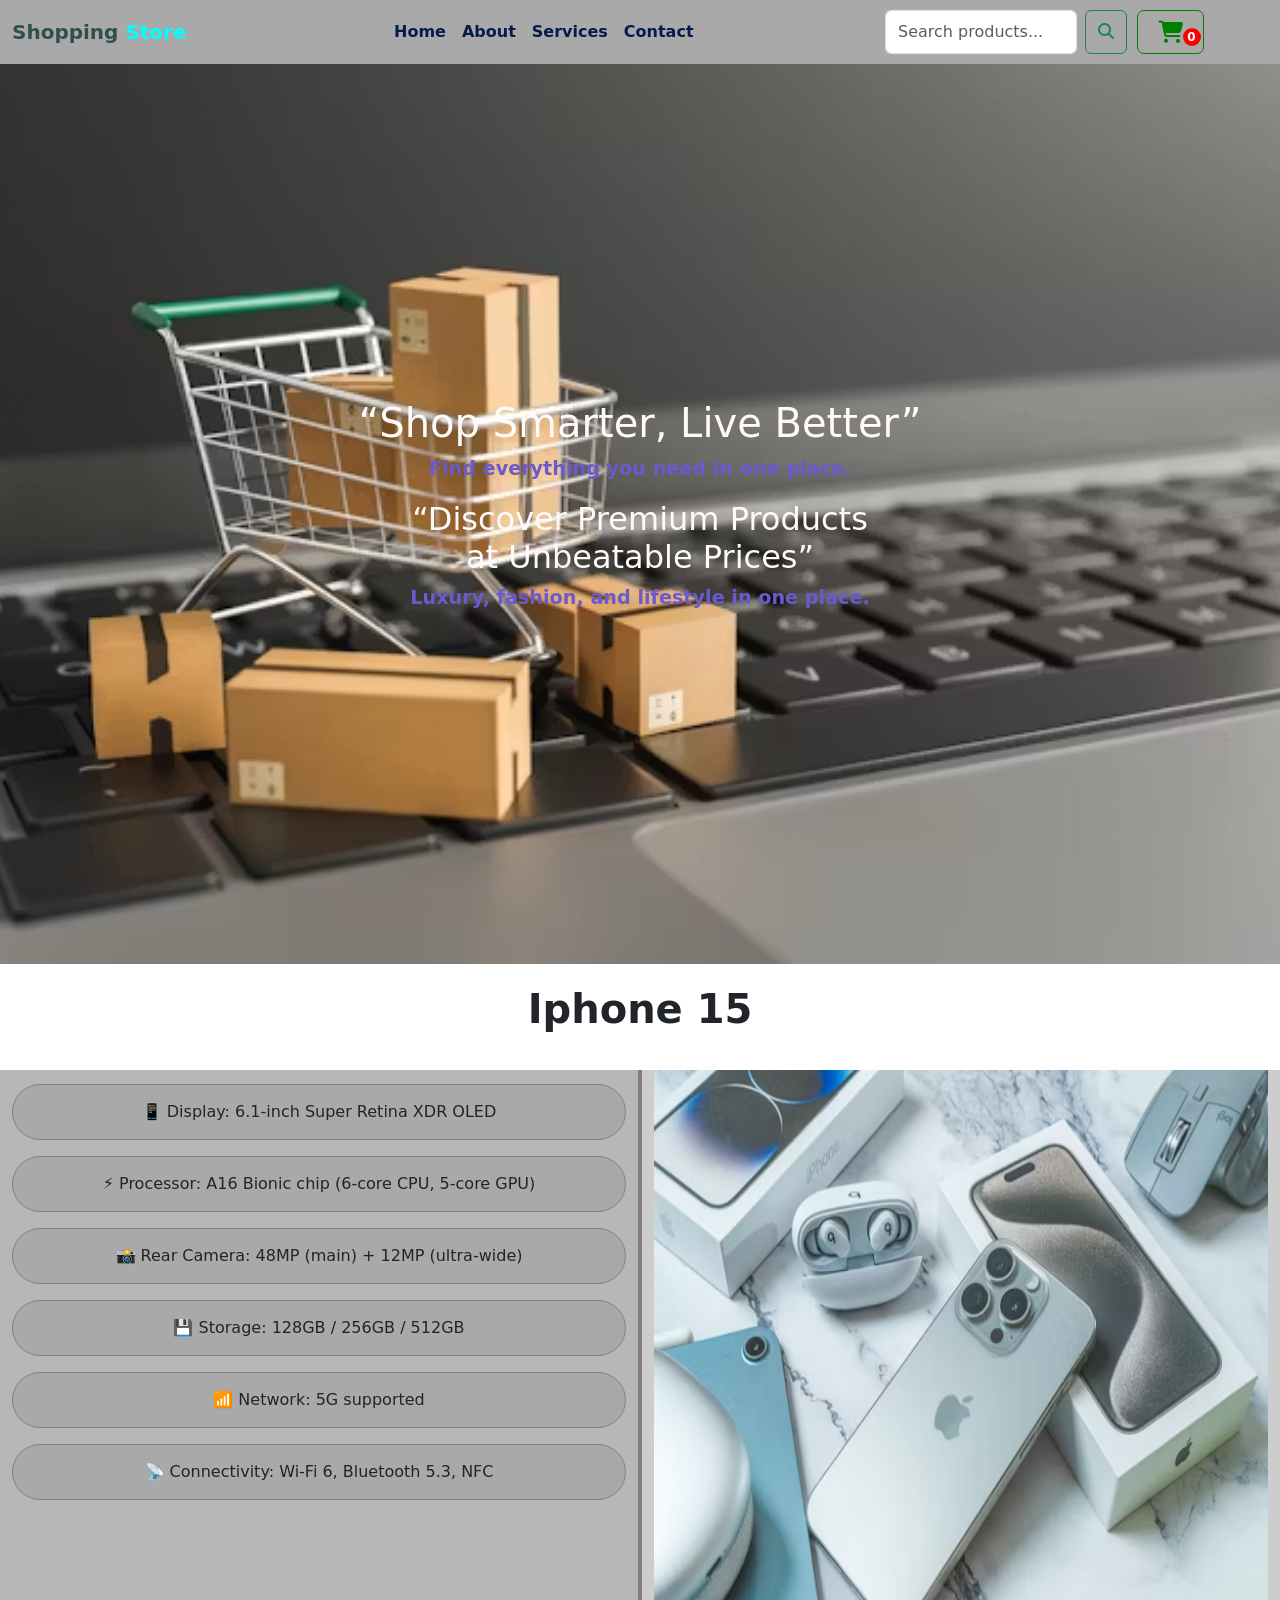
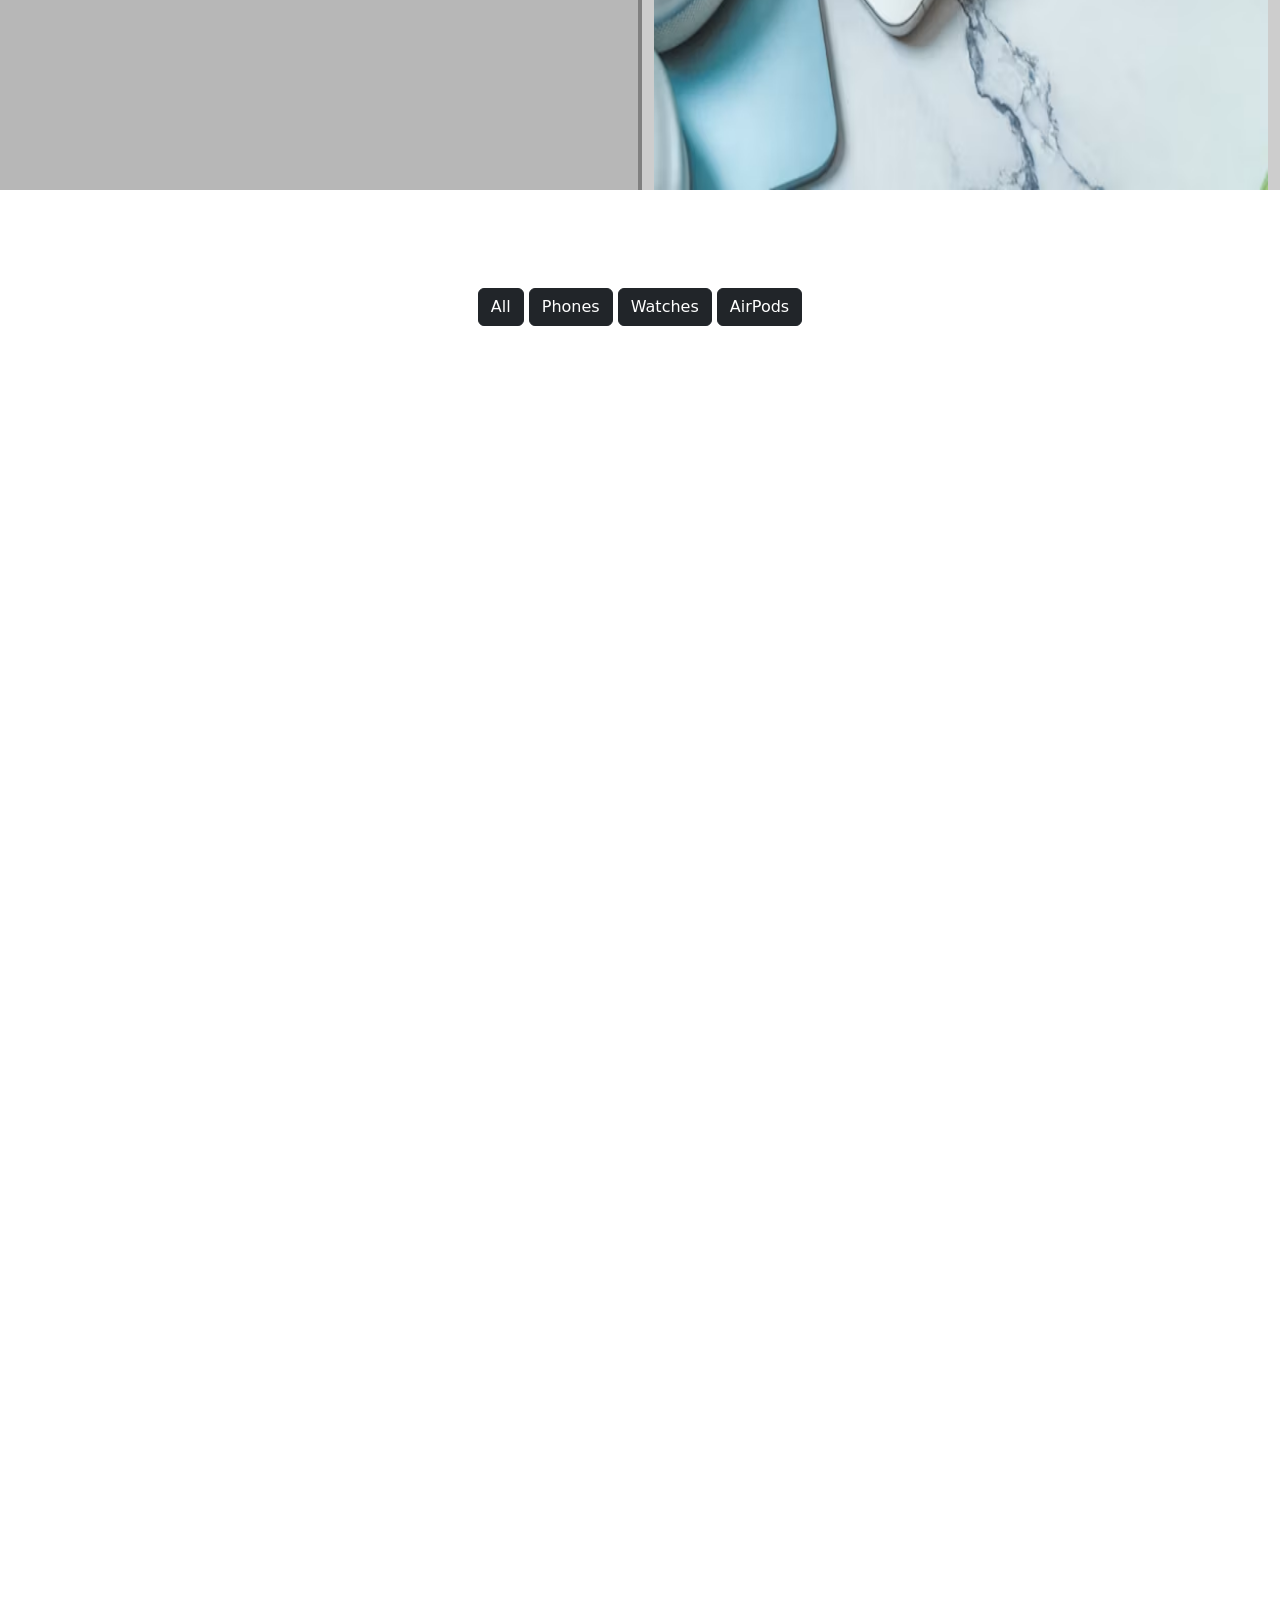
==== index.html @ 7a196731 "Fix search bar and UI improvements" ====
<!DOCTYPE html>
<html lang="en">
<head>
    <meta charset="UTF-8">
    <meta name="viewport" content="width=device-width, initial-scale=1.0">
    <link rel="stylesheet" href="Css/Store.css">
    <link href="https://unpkg.com/aos@2.3.1/dist/aos.css" rel="stylesheet">
    <link rel="stylesheet" href="https://unpkg.com/flickity@2/dist/flickity.min.css">
<link rel="stylesheet" href="https://cdnjs.cloudflare.com/ajax/libs/font-awesome/6.6.0/css/all.min.css">
       <link
            href="https://cdn.jsdelivr.net/npm/bootstrap@5.3.8/dist/css/bootstrap.min.css"
            rel="stylesheet"
            integrity="sha384-sRIl4kxILFvY47J16cr9ZwB07vP4J8+LH7qKQnuqkuIAvNWLzeN8tE5YBujZqJLB"
            crossorigin="anonymous"
        />
    <title>Online Shopping Store</title>
</head>
<body>
    <header>

<nav class="navbar navbar-expand-lg navbar-dark">
      <div class="container-fluid">
    <a class="navbar-brand" href="#">Shopping <span class="span-1">Store</span></a>
    <button class="navbar-toggler" type="button" data-bs-toggle="collapse" data-bs-target="#navbarSupportedContent" aria-controls="navbarSupportedContent" aria-expanded="false" aria-label="Toggle navigation">
      <span class="navbar-toggler-icon"></span>
    </button>
    <div class="collapse navbar-collapse" id="navbarSupportedContent">
      <ul class="navbar-nav mx-auto mb-2 mb-lg-0">
        <li class="nav-item">
          <a class="nav-link active" aria-current="page" href="#">Home</a>
        </li>
        <li class="nav-item">
          <a class="nav-link" href="#">About</a>
        </li>
   
          <li class="nav-item">
          <a class="nav-link" href="#">Services</a>
        </li>

          <li class="nav-item">
          <a class="nav-link" href="#">Contact</a>
        </li>
      
      </ul>
    <form class="d-flex">
  <input 
    type="search"
    class="form-control me-2 w-50"
    placeholder="Search products..."
    oninput="searchProducts(this.value)"
  >

  <button class="btn btn-outline-success" type="button">
    <i class="fa-solid fa-magnifying-glass"></i>
  </button>

  <div class="cart-icon">
    <i class="fa-solid fa-cart-shopping"
       data-bs-toggle="offcanvas"
       data-bs-target="#offcanvasRight">
    </i>

    <span id="cart-count">0</span>
  </div>
</form>
    </div>
  </div>
</nav>

    

    </header>
     
<div class="main-imagepart">
    <div class="background-image">
            <h1>“Shop Smarter, Live Better”</h1>
         <p>Find everything you need in one place.</p>
         <h2>“Discover Premium Products <br> at Unbeatable Prices”</h2>
         <p>Luxury, fashion, and lifestyle in one place.</p>
    </div>
</div>

<div class="container-fluid fluid-01">
    <p class="fluid-p">Iphone 15</p>
    <div class="row">
        <div class="col-lg-6 part-1">
            <p>📱 Display: 6.1-inch Super Retina XDR OLED</p>
            <p>⚡ Processor: A16 Bionic chip (6-core CPU, 5-core GPU)</p>
            <p>📸 Rear Camera: 48MP (main) + 12MP (ultra-wide)</p>
            <p>💾 Storage: 128GB / 256GB / 512GB</p>
            <p>📶 Network: 5G supported</p>
            <p>📡 Connectivity: Wi-Fi 6, Bluetooth 5.3, NFC</p>
        </div>
        <div class="col-lg-6 part-2">
            <img src="../Assets/iphone15.avif" alt="">
        </div>
    </div>
</div>



<!-- FILTER BUTTONS -->
<div class="text-center my-4">
  <button onclick="filterProducts('All')" class="btn btn-dark">All</button>
  <button onclick="filterProducts('Phone')" class="btn btn-dark">Phones</button>
  <button onclick="filterProducts('Watch')" class="btn btn-dark">Watches</button>
  <button onclick="filterProducts('AirPods')" class="btn btn-dark">AirPods</button>
</div>

<!-- PRODUCT GRID -->
<div id="product-container" class="container my-4">
  <div class="row" id="product-row"></div>
</div>






<div class="row" id="product-row"></div>











<div class="offcanvas offcanvas-end" tabindex="-1" id="offcanvasRight" aria-labelledby="offcanvasRightLabel">
  <div class="offcanvas-header">
    <h5 id="offcanvasRightLabel">Shopping Cart</h5>
    <button type="button" class="btn-close text-reset" data-bs-dismiss="offcanvas" aria-label="Close"></button>
  </div>
  <div class="p-2 border-bottom">
  <h5>Total: <span id="cart-total">PKR 0</span></h5>
</div>
  <div class="offcanvas-body" id="cart-body">
  <p>Your cart is empty</p>
</div>
</div>





<script src="https://unpkg.com/flickity@2/dist/flickity.pkgd.min.js"></script>
<script>
var elem = document.querySelector('.carousel');

var flkty = new Flickity(elem, {
  cellAlign: 'left',
  contain: true,
  autoPlay: true,
  wrapAround: true,
  prevNextButtons: true,
  pageDots: true
});
</script>
   <script
            src="https://cdn.jsdelivr.net/npm/bootstrap@5.3.8/dist/js/bootstrap.bundle.min.js"
            integrity="sha384-FKyoEForCGlyvwx9Hj09JcYn3nv7wiPVlz7YYwJrWVcXK/BmnVDxM+D2scQbITxI"
            crossorigin="anonymous"
        ></script>
    <script src="Js/Store.js"></script>
    <script src="https://unpkg.com/aos@2.3.1/dist/aos.js"></script>
    <script>
  AOS.init();
</script>
</body>
</html>
---- Css/Store.css ----
body{
    margin: 0%;
    padding: 0%;
    font-family: sans-serif; 
}
.navbar{
    background-color:darkgray !important;
    padding: 10px 0px !important;
}
.navbar-brand{
    color: darkslategrey !important;
    font-weight: 900;
    font-size: larger;
}
.navbar-brand .span-1{
    color: aqua !important;
}
.nav-link{
    color:#071b4a !important;
    font-size: 16px !important;
    font-weight: 700 !important;
}
.nav-link:hover{
    color: #FBBF24 !important;
}
.main-imagepart{
    height: 100vh;
    background-color: silver;
}
.background-image{
    background-image: url("../Assets/back.avif");
      background-size: cover;
    background-position: center;
    background-repeat: no-repeat;
    height: 100vh;

       color: snow;
    font-weight: 900;
    text-align: center;
    justify-content: center;
    display: flex;
    align-items: center;
    font-size: larger;
    flex-direction: column;
}
.background-image p{
    color: slateblue;
}
.fluid-01{
    height: 100vh;
}
.part-1{
    background-color:rgba(128, 128, 128, 0.568);
    height: 80vh;
    border-right: 2px solid gray;
}
.part-2{
    background-color:rgba(128, 128, 128, 0.393) ;
    height: 80vh;
    border-left:2px solid gray ;
}
.part-1 p{
    border: 1px solid gray;
    padding: 15px 20px;
    border-radius: 40px;
    text-align: center;
    margin-top: 14px;
    background-color: darkgrey;
    transition:ease 0.3s;
}
.part-1 p:hover{
    transform: scale(0.9);
 box-shadow: 0 4px 12px rgba(7, 27, 74, 0.4);}
.part-2 img{
    height: 80vh;
    width:100%;
}
.fluid-p{
    font-weight: 900;
    font-size: 40px;
    padding: 15px 30px;
    text-align: center;
}
.fa-cart-shopping{
    padding: 10px 20px;
    margin-right: 30px;
    margin-left: 10px;
    border: 1px solid green;
    color: green;
    border-radius: 7px;
}
.offcanvas-header{
    background-color: #071b4a;
    color: aliceblue;
}
.text-reset{
    color: rgb(225, 225, 225) !important;
    border: 1px solid #ffffffff !important;
    border-radius: 50% !important;
    background-color: aliceblue !important;
    opacity: 1 !important;
}
.offcanvas-body{
    background-color: slategrey;
}
.cart-icon {
  position: relative;
  display: inline-block;
  font-size: 22px;
  cursor: pointer;
}

#cart-count {
  position: absolute;
  top: 18px;
  right: 33px;

  background: red;
  color: white;

  width: 18px;
  height: 18px;

  font-size: 12px;
  border-radius: 50%;

  display: flex;
  align-items: center;
  justify-content: center;

  font-weight: bold;
}
#cart-total {
  color: chocolate;
  font-weight: bold;
}
.border-bottom{
  background-color: darkgray;

}
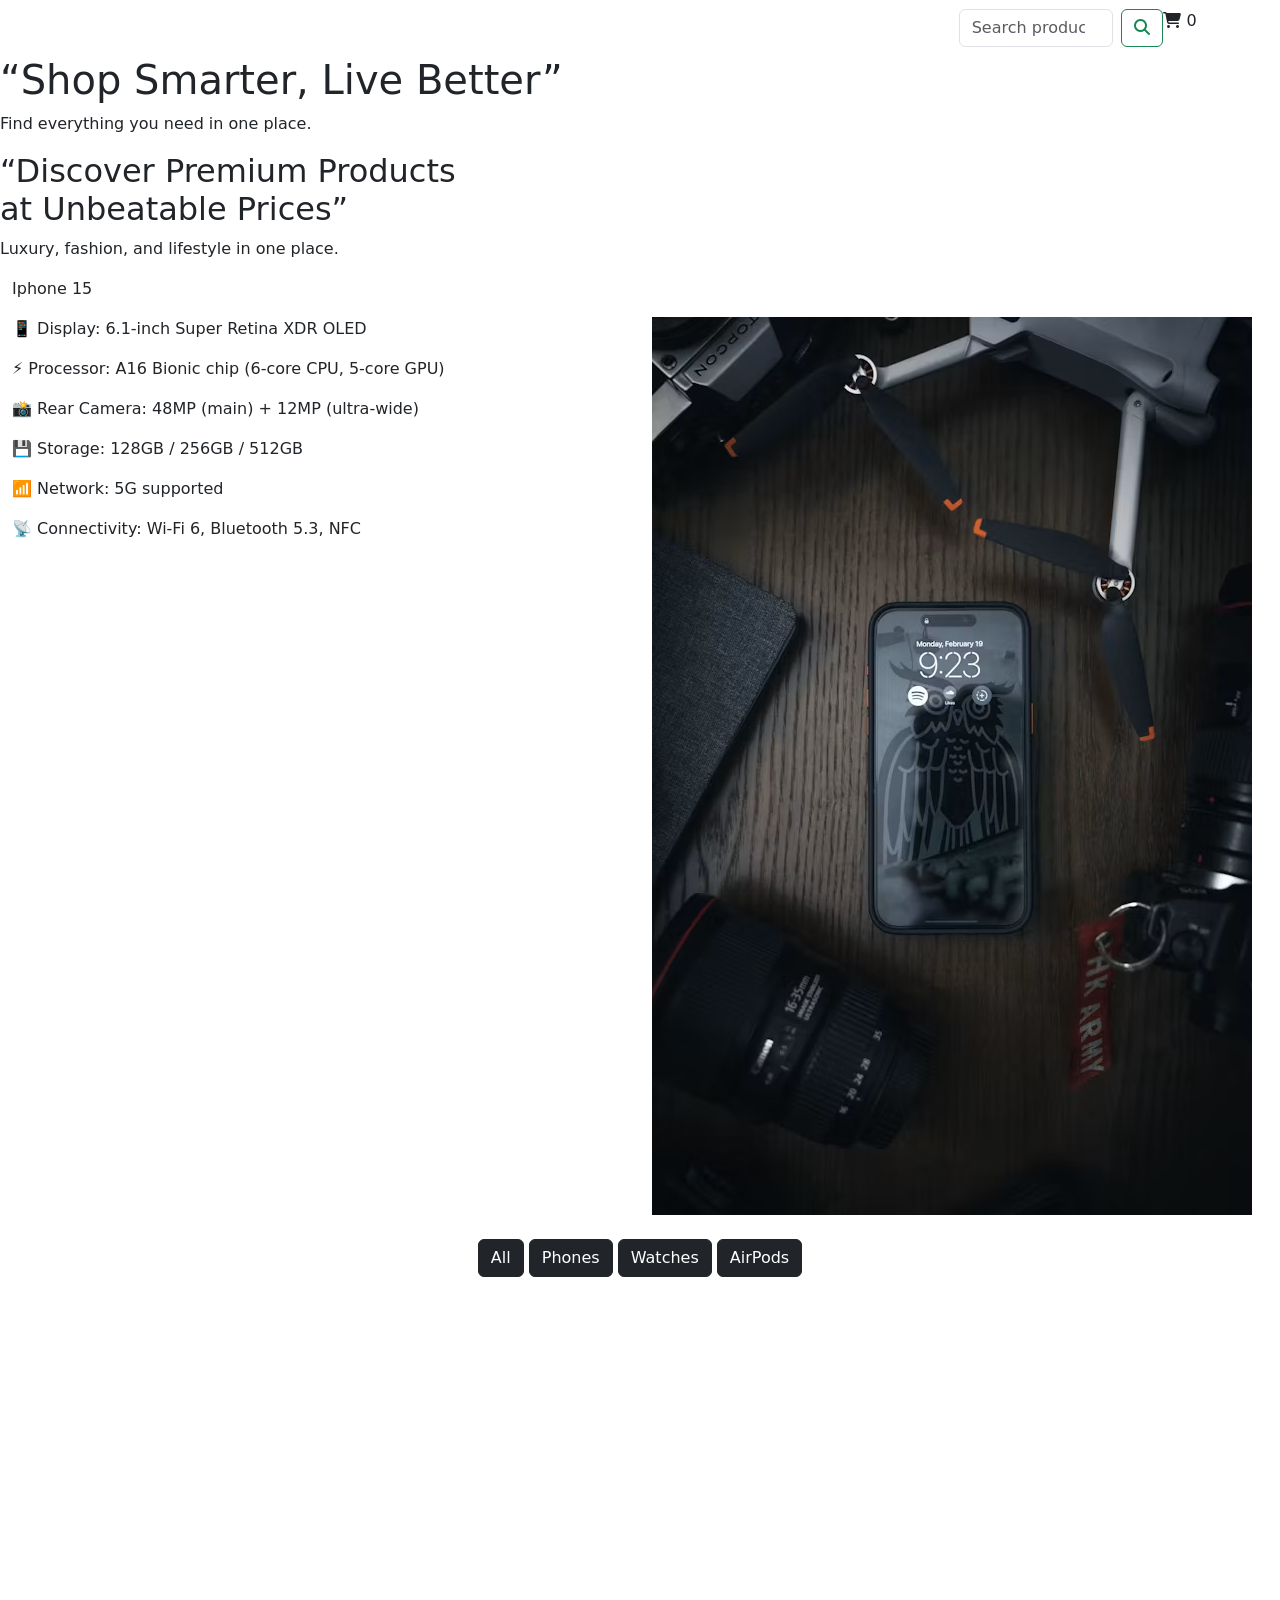
==== commit bfb2b525: "Fix search bar and UI improvements" ====
--- a/index.html
+++ b/index.html
@@ -3,7 +3,7 @@
 <head>
     <meta charset="UTF-8">
     <meta name="viewport" content="width=device-width, initial-scale=1.0">
-    <link rel="stylesheet" href="Css/Store.css">
+    <link rel="stylesheet" href="css/Store.css">
     <link href="https://unpkg.com/aos@2.3.1/dist/aos.css" rel="stylesheet">
     <link rel="stylesheet" href="https://unpkg.com/flickity@2/dist/flickity.min.css">
 <link rel="stylesheet" href="https://cdnjs.cloudflare.com/ajax/libs/font-awesome/6.6.0/css/all.min.css">
@@ -92,7 +92,7 @@
             <p>📡 Connectivity: Wi-Fi 6, Bluetooth 5.3, NFC</p>
         </div>
         <div class="col-lg-6 part-2">
-            <img src="../Assets/iphone15.avif" alt="">
+            <img src="Assets/iphone 15.jpg" alt="">
         </div>
     </div>
 </div>
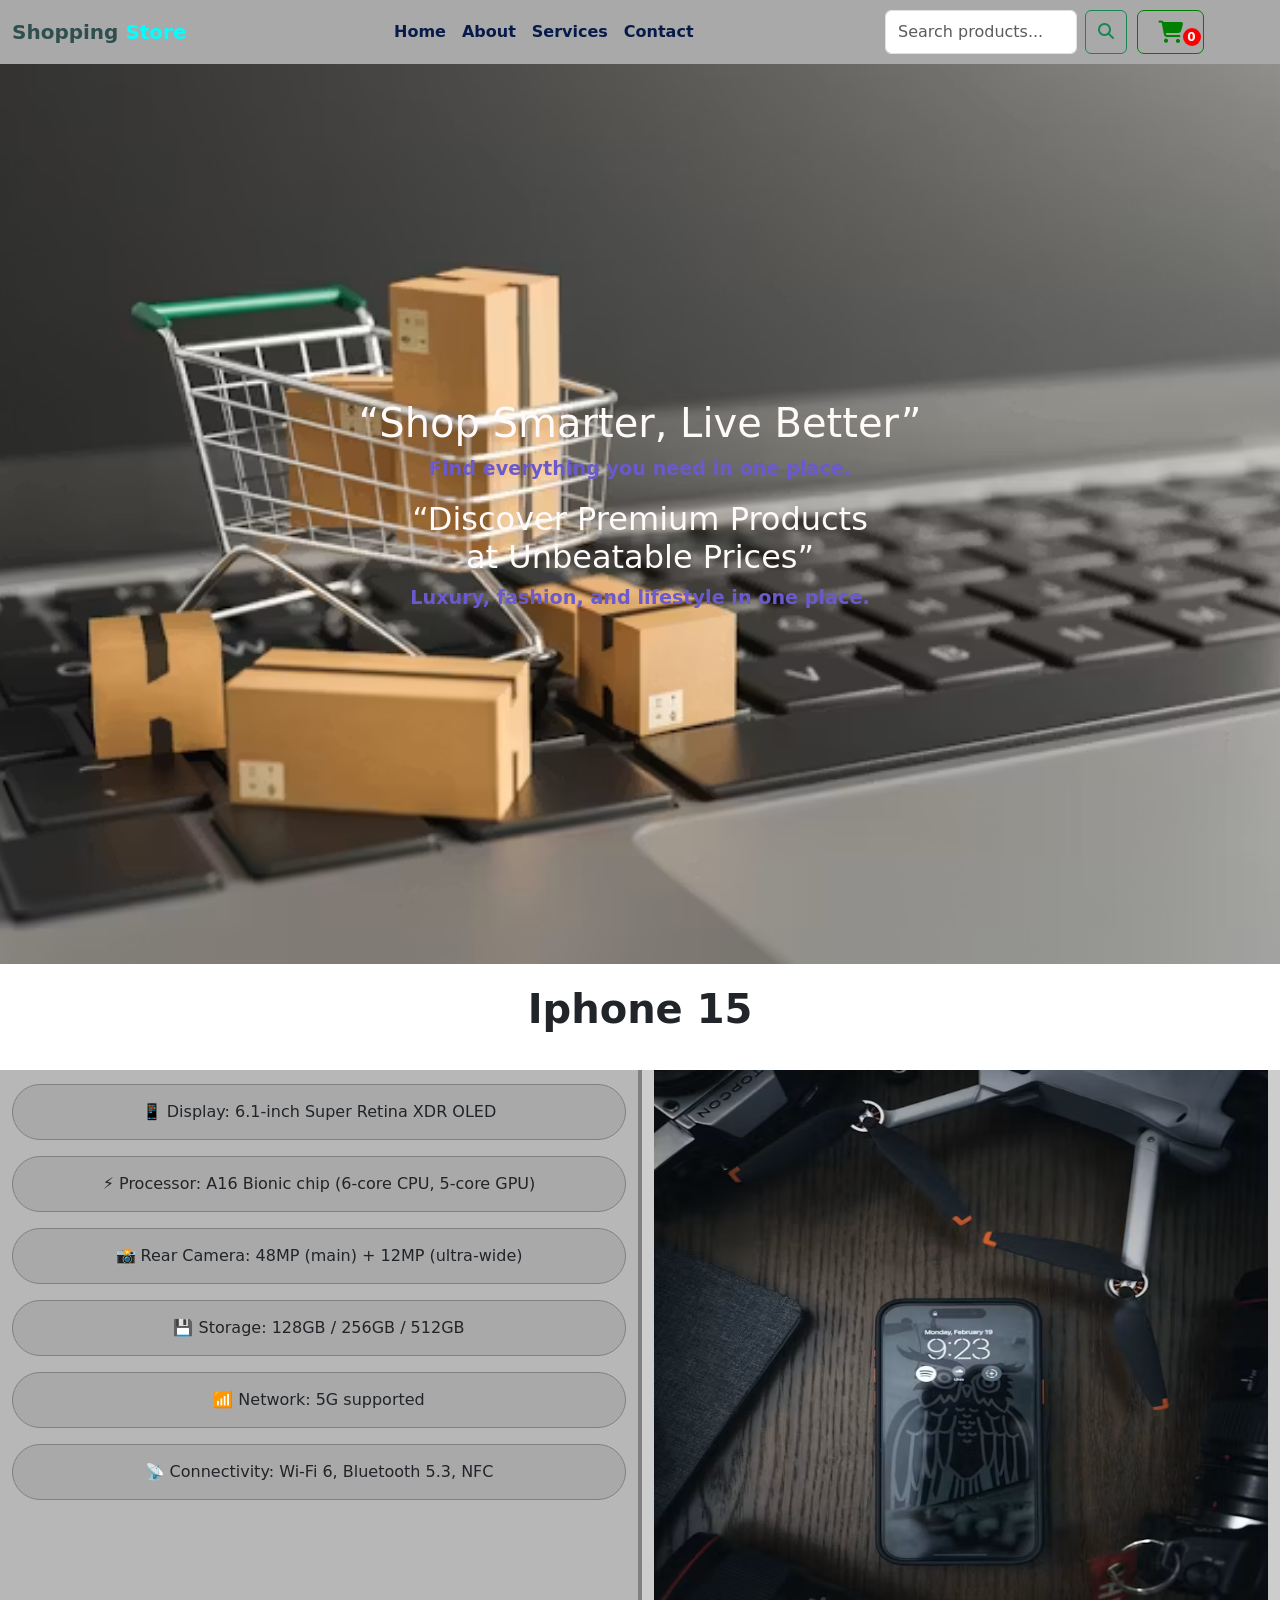
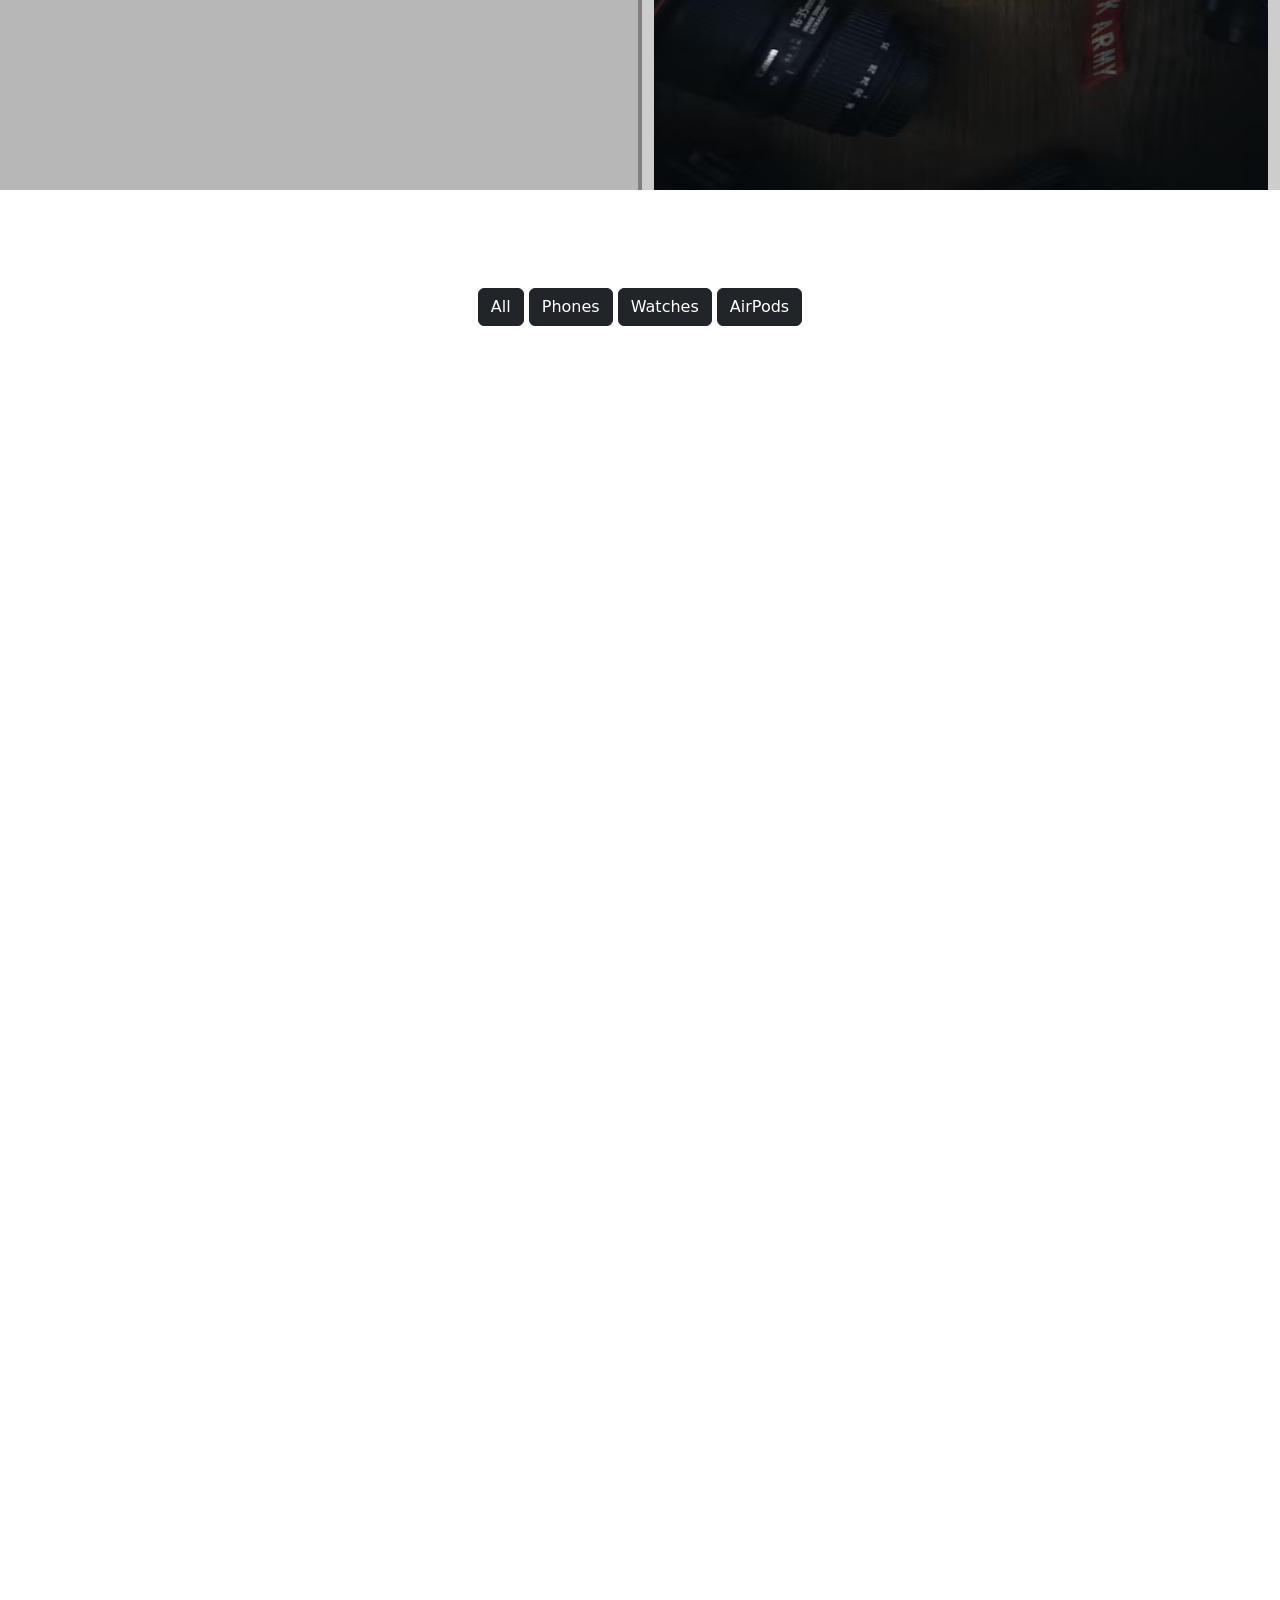
==== commit 959b6cf0: "fix css path and layout" ====
--- a/index.html
+++ b/index.html
@@ -3,7 +3,7 @@
 <head>
     <meta charset="UTF-8">
     <meta name="viewport" content="width=device-width, initial-scale=1.0">
-    <link rel="stylesheet" href="css/Store.css">
+    <link rel="stylesheet" href="./Css/Store.css">
     <link href="https://unpkg.com/aos@2.3.1/dist/aos.css" rel="stylesheet">
     <link rel="stylesheet" href="https://unpkg.com/flickity@2/dist/flickity.min.css">
 <link rel="stylesheet" href="https://cdnjs.cloudflare.com/ajax/libs/font-awesome/6.6.0/css/all.min.css">
@@ -117,8 +117,7 @@
 
 
 
-<div class="row" id="product-row"></div>
-
+  
 
 
 
@@ -146,7 +145,7 @@
 
 
 
-<script src="https://unpkg.com/flickity@2/dist/flickity.pkgd.min.js"></script>
+<!-- <script src="https://unpkg.com/flickity@2/dist/flickity.pkgd.min.js"></script>
 <script>
 var elem = document.querySelector('.carousel');
 
@@ -158,13 +157,13 @@
   prevNextButtons: true,
   pageDots: true
 });
-</script>
+</script> -->
    <script
             src="https://cdn.jsdelivr.net/npm/bootstrap@5.3.8/dist/js/bootstrap.bundle.min.js"
             integrity="sha384-FKyoEForCGlyvwx9Hj09JcYn3nv7wiPVlz7YYwJrWVcXK/BmnVDxM+D2scQbITxI"
             crossorigin="anonymous"
         ></script>
-    <script src="Js/Store.js"></script>
+    <script src="./Js/Store.js"></script>
     <script src="https://unpkg.com/aos@2.3.1/dist/aos.js"></script>
     <script>
   AOS.init();
--- a/Css/Store.css
+++ b/Css/Store.css
@@ -0,0 +1,140 @@
+body{
+    margin: 0%;
+    padding: 0%;
+    font-family: sans-serif; 
+}
+.navbar{
+    background-color:darkgray !important;
+    padding: 10px 0px !important;
+}
+.navbar-brand{
+    color: darkslategrey !important;
+    font-weight: 900;
+    font-size: larger;
+}
+.navbar-brand .span-1{
+    color: aqua !important;
+}
+.nav-link{
+    color:#071b4a !important;
+    font-size: 16px !important;
+    font-weight: 700 !important;
+}
+.nav-link:hover{
+    color: #FBBF24 !important;
+}
+.main-imagepart{
+    height: 100vh;
+    background-color: silver;
+}
+.background-image{
+    background-image: url("../Assets/back.avif");
+      background-size: cover;
+    background-position: center;
+    background-repeat: no-repeat;
+    height: 100vh;
+
+       color: snow;
+    font-weight: 900;
+    text-align: center;
+    justify-content: center;
+    display: flex;
+    align-items: center;
+    font-size: larger;
+    flex-direction: column;
+}
+.background-image p{
+    color: slateblue;
+}
+.fluid-01{
+    height: 100vh;
+}
+.part-1{
+    background-color:rgba(128, 128, 128, 0.568);
+    height: 80vh;
+    border-right: 2px solid gray;
+}
+.part-2{
+    background-color:rgba(128, 128, 128, 0.393) ;
+    height: 80vh;
+    border-left:2px solid gray ;
+}
+.part-1 p{
+    border: 1px solid gray;
+    padding: 15px 20px;
+    border-radius: 40px;
+    text-align: center;
+    margin-top: 14px;
+    background-color: darkgrey;
+    transition:ease 0.3s;
+}
+.part-1 p:hover{
+    transform: scale(0.9);
+ box-shadow: 0 4px 12px rgba(7, 27, 74, 0.4);}
+.part-2 img{
+    height: 80vh;
+    width:100%;
+}
+.fluid-p{
+    font-weight: 900;
+    font-size: 40px;
+    padding: 15px 30px;
+    text-align: center;
+}
+.fa-cart-shopping{
+    padding: 10px 20px;
+    margin-right: 30px;
+    margin-left: 10px;
+    border: 1px solid green;
+    color: green;
+    border-radius: 7px;
+}
+.offcanvas-header{
+    background-color: #071b4a;
+    color: aliceblue;
+}
+.text-reset{
+    color: rgb(225, 225, 225) !important;
+    border: 1px solid #ffffffff !important;
+    border-radius: 50% !important;
+    background-color: aliceblue !important;
+    opacity: 1 !important;
+}
+.offcanvas-body{
+    background-color: slategrey;
+}
+.cart-icon {
+  position: relative;
+  display: inline-block;
+  font-size: 22px;
+  cursor: pointer;
+}
+
+#cart-count {
+  position: absolute;
+  top: 18px;
+  right: 33px;
+
+  background: red;
+  color: white;
+
+  width: 18px;
+  height: 18px;
+
+  font-size: 12px;
+  border-radius: 50%;
+
+  display: flex;
+  align-items: center;
+  justify-content: center;
+
+  font-weight: bold;
+}
+#cart-total {
+  color: chocolate;
+  font-weight: bold;
+}
+.border-bottom{
+  background-color: darkgray;
+
+}
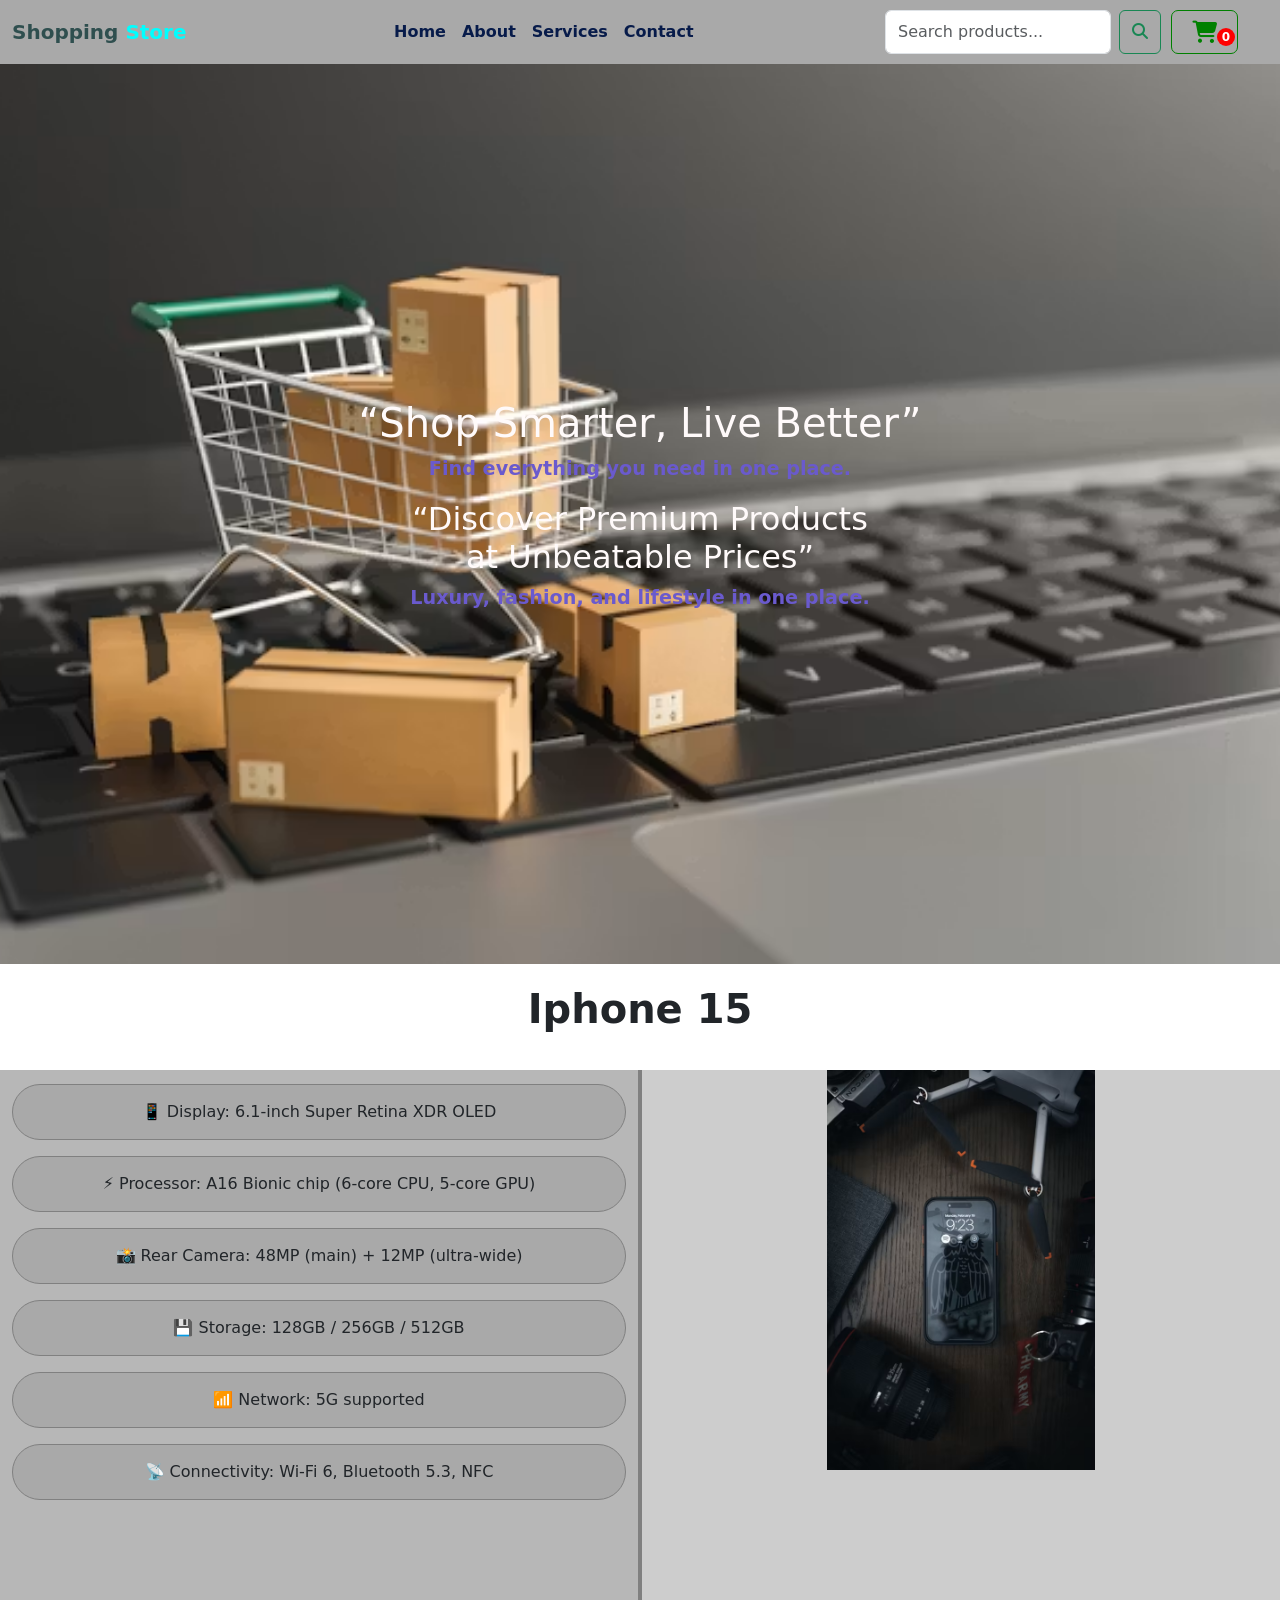
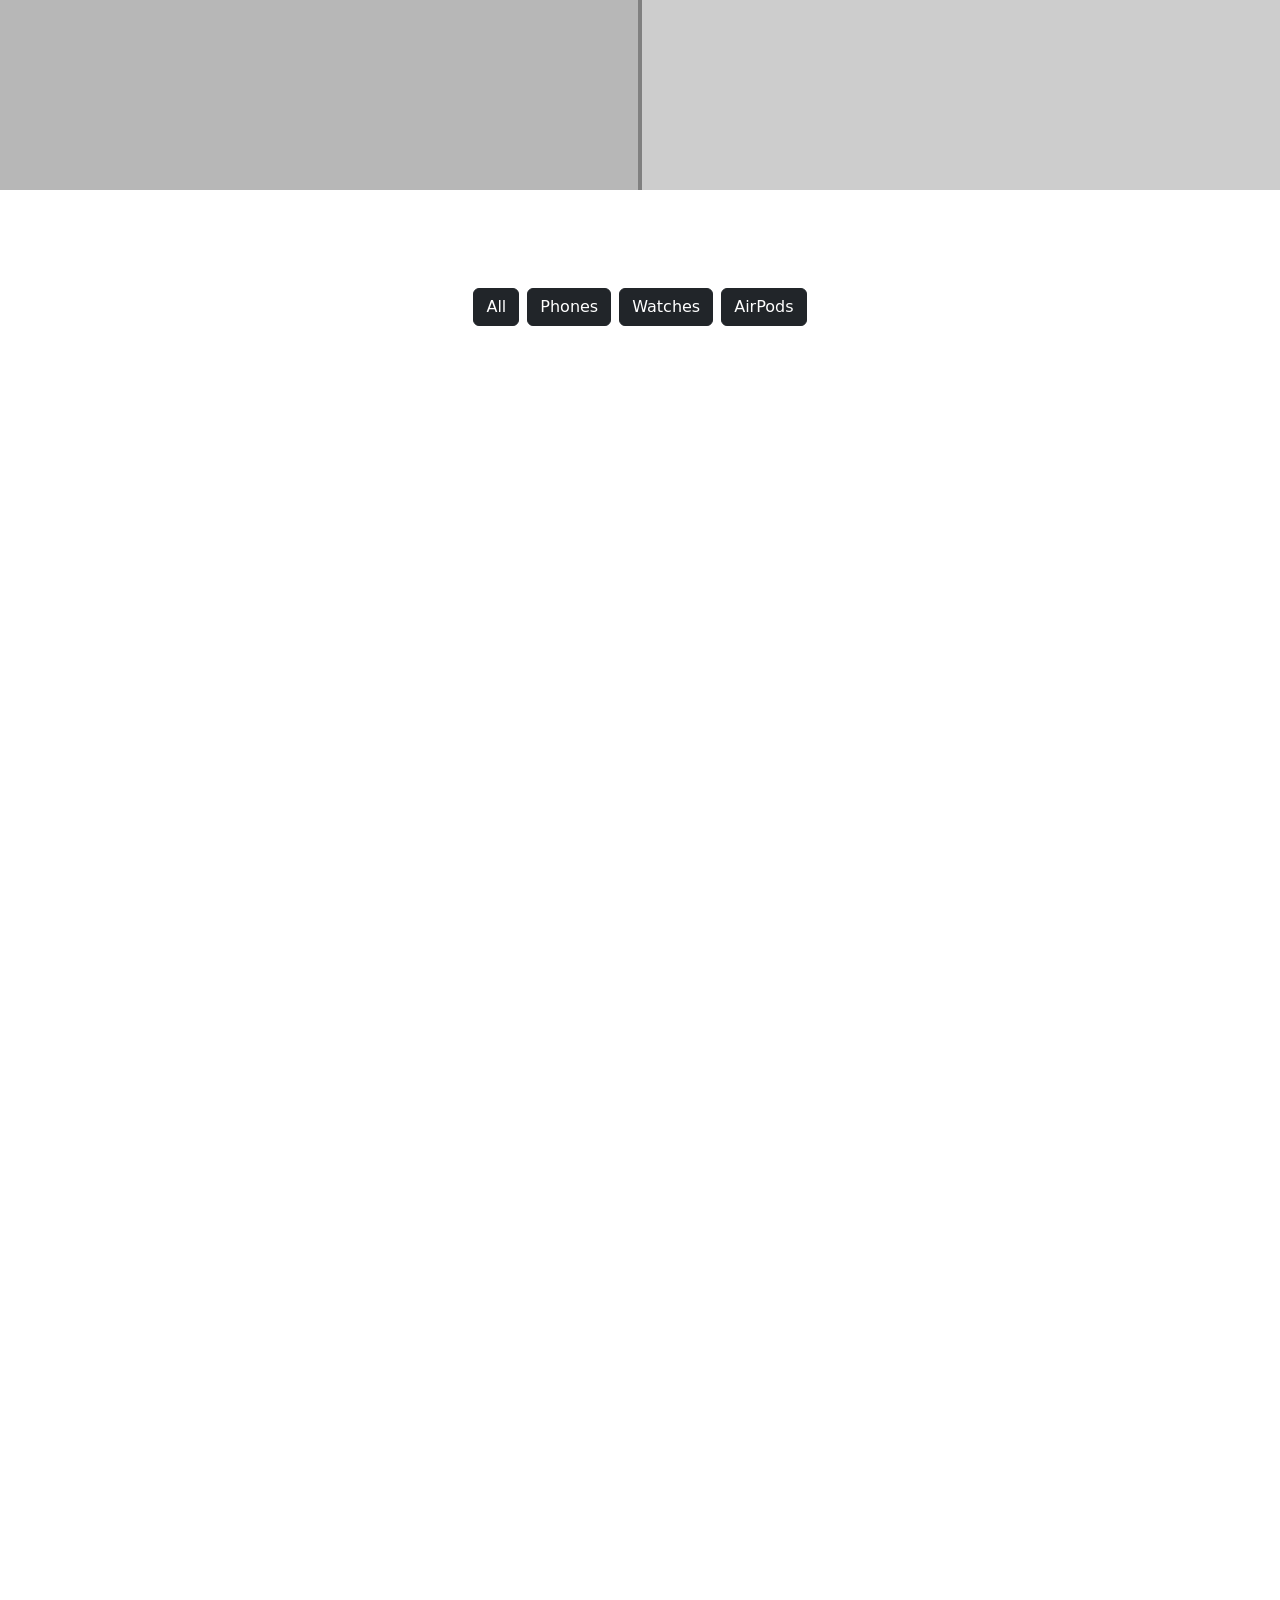
==== commit 78f41894: "fix css path" ====
--- a/index.html
+++ b/index.html
@@ -45,7 +45,7 @@
     <form class="d-flex">
   <input 
     type="search"
-    class="form-control me-2 w-50"
+    class="form-control me-2 search-input"
     placeholder="Search products..."
     oninput="searchProducts(this.value)"
   >
@@ -82,8 +82,8 @@
 
 <div class="container-fluid fluid-01">
     <p class="fluid-p">Iphone 15</p>
-    <div class="row">
-        <div class="col-lg-6 part-1">
+    <div class="row align-items-center">
+        <div class="col-12 col-lg-6 part-1">
             <p>📱 Display: 6.1-inch Super Retina XDR OLED</p>
             <p>⚡ Processor: A16 Bionic chip (6-core CPU, 5-core GPU)</p>
             <p>📸 Rear Camera: 48MP (main) + 12MP (ultra-wide)</p>
@@ -91,8 +91,8 @@
             <p>📶 Network: 5G supported</p>
             <p>📡 Connectivity: Wi-Fi 6, Bluetooth 5.3, NFC</p>
         </div>
-        <div class="col-lg-6 part-2">
-            <img src="Assets/iphone 15.jpg" alt="">
+        <div class="col-12 col-lg-6 part-2">
+            <img src="Assets/iphone 15.jpg" class="img-fluid" alt="">
         </div>
     </div>
 </div>
@@ -100,7 +100,7 @@
 
 
 <!-- FILTER BUTTONS -->
-<div class="text-center my-4">
+<div class="d-flex flex-wrap justify-content-center gap-2 my-4">
   <button onclick="filterProducts('All')" class="btn btn-dark">All</button>
   <button onclick="filterProducts('Phone')" class="btn btn-dark">Phones</button>
   <button onclick="filterProducts('Watch')" class="btn btn-dark">Watches</button>
--- a/Css/Store.css
+++ b/Css/Store.css
@@ -47,7 +47,9 @@
     color: slateblue;
 }
 .fluid-01{
-    height: 100vh;
+    min-height: 100vh;
+    height: auto;
+    padding-bottom: 40px;
 }
 .part-1{
     background-color:rgba(128, 128, 128, 0.568);
@@ -138,3 +140,25 @@
   background-color: darkgray;
 
 }
+.part-2 img {
+  width: 100%;
+  height: auto;
+  max-height: 400px;
+  object-fit: contain;
+}
+@media (max-width: 400px) {
+  button.btn {
+    flex: 1 1 45%;
+  }
+}
+@media (min-width: 768px) {
+  .search-input {
+    width: 50%;
+  }
+}
+
+@media (max-width: 767px) {
+  .search-input {
+    width: 100%;
+  }
+}
